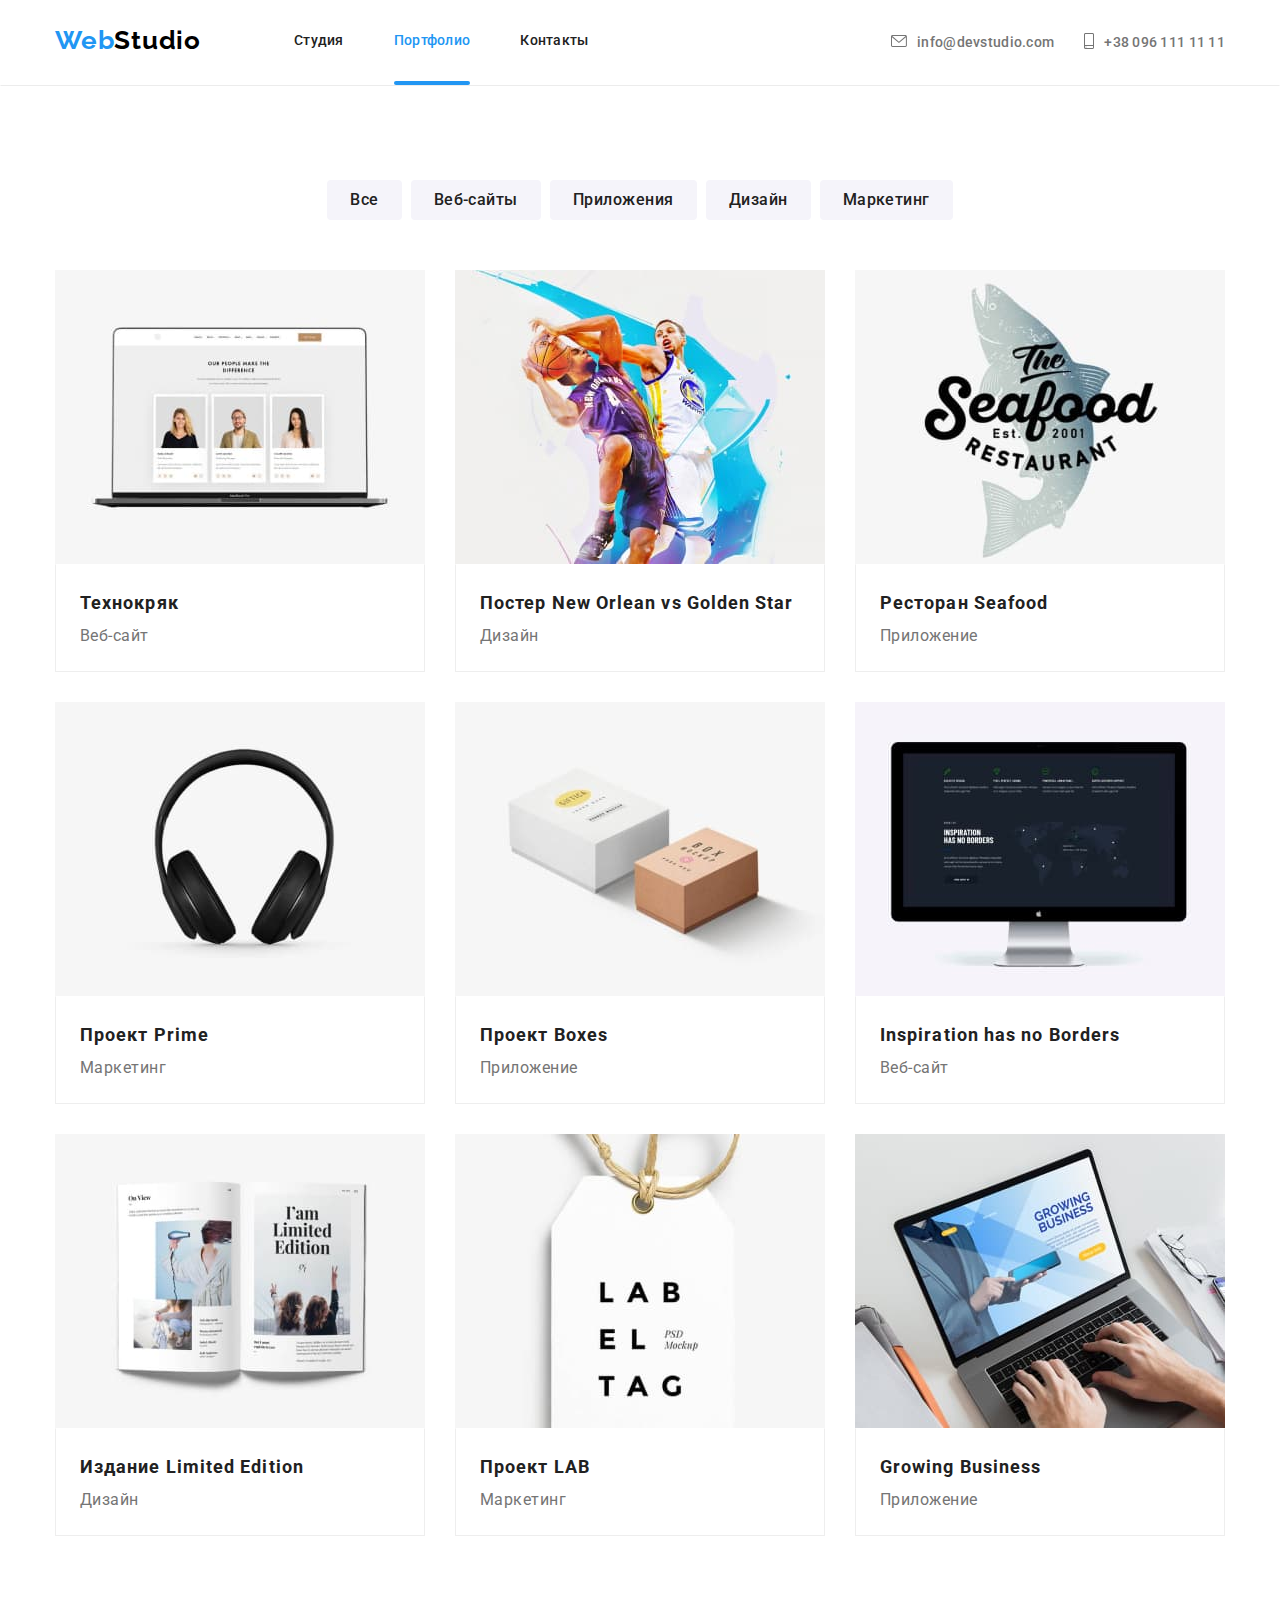
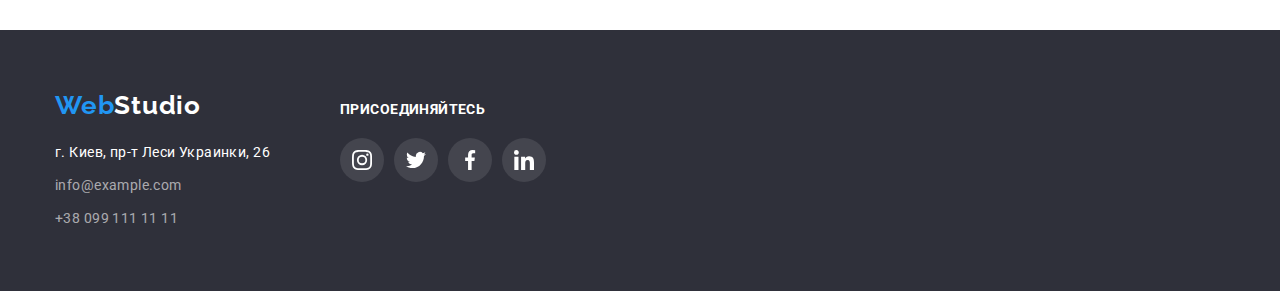
==== portfolio.html @ 5da7097a "Adds files HW5" ====
<!DOCTYPE html>
<html lang="ru">
<head>
    <meta charset="UTF-8">
    <meta http-equiv="X-UA-Compatible" content="IE=edge">
    <meta name="viewport" content="width=device-width, initial-scale=1.0">
    <link rel="preconnect" href="https://fonts.googleapis.com">
    <link rel="preconnect" href="https://fonts.gstatic.com" crossorigin>
    <link href="https://fonts.googleapis.com/css2?family=Raleway:wght@700&family=Roboto:wght@400;500;700;900&display=swap" rel="stylesheet">
    <title>Web Studio</title>
    <link rel="stylesheet" href="https://cdnjs.cloudflare.com/ajax/libs/modern-normalize/1.1.0/modern-normalize.min.css">
    <link rel="stylesheet" href="./css/reset.css">
    <link rel="stylesheet" href="./css/styles.css">
</head>
<body>
<header class="page-header">
    <div class="container main-nav">
        <a href="" lang="en" class="logo-header link">Web<span class="logo-up link">Studio</span>
        </a>
        <nav>
            <ul class="site-nav list">
                <li class="item">
                    <a href="./index.html" class="link">Студия</a>
                </li>
                <li class="item">
                    <a href="./portfolio.html" class="link current">Портфолио</a>
                </li>
                <li class="item">
                    <a href="" class="link">Контакты</a>
                </li>
            </ul>
        </nav>
        <ul class="contact list">
            <li class="item">
                <a href="mailto:info@devstudio.com" class="contact-link link">
                    <div class="icon">
                        <svg width="16" height="12">
                            <use href="./images/symbol-contacts-defs.svg#envelope"></use>
                        </svg>
                    </div>
                    info@devstudio.com
                </a>
            </li>
            <li class="item">
                <a href="tel:+380961111111" class="contact-link link">
                    <div class="icon">
                        <svg width="10" height="16">
                            <use href="./images/symbol-contacts-defs.svg#smartphone"></use>
                        </svg>
                    </div>
                    +38 096 111 11 11
                </a>
            </li>
        </ul>
    </div>
</header>
    <main>
        <section class="section">
            <div class="container">
            <h1 class="visually-hidden">Портфолио</h1>
            <ul class="flex-elements button">
                <li class="button list"><button type="button" class="gallery-btn btn">Все</button></li>
                <li class="button list"><button type="button" class="gallery-btn btn">Веб-сайты</button></li>
                <li class="button list"><button type="button" class="gallery-btn btn">Приложения</button></li>
                <li class="button list"><button type="button" class="gallery-btn btn">Дизайн</button></li>
                <li class="button list"><button type="button" class="gallery-btn btn">Маркетинг</button></li>
            </ul>
            <ul class="flex-elements gallery">
                <li class="item list">
                    <a class="gallery-section link" href="">
                        <div class="gallery-thumb">
                            <img src="./images/portfolio1.jpg" alt="Веб-сайт Технокряк"
                            width="370">
                            <p class="thumb-text">Ресурс предлагает комплексные предложения с разным уровнем функционала и сервисов. Все это позволит посетителю получить исчерпывающие сведения о компании или частном лице</p>
                        </div>
                        <div class="gallery-subject">
                            <h2 class="gallery-title link">Технокряк</h2>
                            <p class="gallery-text link">Веб-сайт</p>
                        </div>
                    </a>
                </li>
                <li class="item list">
                    <a class="gallery-section link" href="">
                        <div class="gallery-thumb">
                            <img class="gallery-img" src="./images/portfolio2.jpg" alt="Дизайн постера" width="370">
                            <p class="thumb-text">Ресурс предлагает комплексные предложения с разным уровнем функционала и сервисов. Все это позволит посетителю получить исчерпывающие сведения о компании или частном лице</p>
                        </div>
                        <div class="gallery-subject">
                        <h2 class="gallery-title link">Постер <span lang="en">New Orlean vs Golden Star</span></h2>
                        <p class="gallery-text link">Дизайн</p>
                        </div>
                    </a>
                </li>
                <li class="item list">
                    <a class="gallery-section link" href="">
                        <div class="gallery-thumb">
                            <img class="gallery-img" src="./images/portfolio3.jpg" alt="Приложение для ресторана" width="370">
                            <p class="thumb-text">Ресурс предлагает комплексные предложения с разным уровнем функционала и сервисов. Все это позволит посетителю получить исчерпывающие сведения о компании или частном лице</p>
                        </div>
                        <div class="gallery-subject">
                        <h2 class="gallery-title link">Ресторан <span lang="en">Seafood</span></h2>
                        <p class="gallery-text link">Приложение</p>
                        </div>
                    </a>
                </li>
                <li class="item list">
                    <a class="gallery-section link" href="">
                        <div class="gallery-thumb">
                            <img class="gallery-img" src="./images/portfolio4.jpg" alt="Маркетинговый проект" width="370">
                            <p class="thumb-text">Ресурс предлагает комплексные предложения с разным уровнем функционала и сервисов. Все это позволит посетителю получить исчерпывающие сведения о компании или частном лице</p>
                        </div>
                        <div class="gallery-subject">
                        <h2 class="gallery-title link">Проект <span lang="en">Prime</span></h2>
                        <p class="gallery-text link">Маркетинг</p>
                        </div>
                    </a>
                </li>
                <li class="item list">
                    <a class="gallery-section link" href="">
                        <div class="gallery-thumb">
                            <img class="gallery-img" src="./images/portfolio5.jpg" alt="Приложение для подбора упаковки" width="370">
                            <p class="thumb-text">Ресурс предлагает комплексные предложения с разным уровнем функционала и сервисов. Все это позволит посетителю получить исчерпывающие сведения о компании или частном лице</p>
                        </div>
                        <div class="gallery-subject">
                        <h2 class="gallery-title link">Проект <span lang="en">Boxes</span></h2>
                        <p class="gallery-text link">Приложение</p>
                        </div>
                    </a>
                </li>
                <li class="item list">
                    <a class="gallery-section link" href="">
                        <div class="gallery-thumb">
                            <img class="gallery-img" src="./images/portfolio6.jpg" alt="Веб-сайт для путешествий" width="370">
                            <p class="thumb-text">Ресурс предлагает комплексные предложения с разным уровнем функционала и сервисов. Все это позволит посетителю получить исчерпывающие сведения о компании или частном лице</p>
                        </div>
                        <div class="gallery-subject">
                        <h2 class="gallery-title link" lang="en">Inspiration has no Borders</h2>
                        <p class="gallery-text link">Веб-сайт</p>
                        </div>
                    </a>
                </li>
                <li class="item list">
                    <a class="gallery-section link" href="">
                        <div class="gallery-thumb">
                            <img class="gallery-img" src="./images/portfolio7.jpg" alt="Дизайн издания" width="370">
                            <p class="thumb-text">Ресурс предлагает комплексные предложения с разным уровнем функционала и сервисов. Все это позволит посетителю получить исчерпывающие сведения о компании или частном лице</p>
                        </div>
                        <div class="gallery-subject">
                        <h2 class="gallery-title link">Издание <span lang="en">Limited Edition</span></h2>
                        <p class="gallery-text link">Дизайн</p>
                        </div>
                    </a>
                </li>
                <li class="item list">
                    <a class="gallery-section link" href="">
                        <div class="gallery-thumb">
                            <img class="gallery-img" src="./images/portfolio8.jpg" alt="Разработка макетов" width="370">
                            <p class="thumb-text">Ресурс предлагает комплексные предложения с разным уровнем функционала и сервисов. Все это позволит посетителю получить исчерпывающие сведения о компании или частном лице</p>
                        </div>
                        <div class="gallery-subject">
                        <h2 class="gallery-title link">Проект <span lang="en">LAB</span></h2>
                        <p class="gallery-text link">Маркетинг</p>
                        </div>
                    </a>
                </li>
                <li class="item list">
                    <a class="gallery-section link" href="">
                        <div class="gallery-thumb">
                            <img class="gallery-img" src="./images/portfolio9.jpg" alt="Приложение для развивающегося бизнеса" width="370">
                            <p class="thumb-text">Ресурс предлагает комплексные предложения с разным уровнем функционала и сервисов. Все это позволит посетителю получить исчерпывающие сведения о компании или частном лице</p>
                        </div>
                        <div class="gallery-subject">
                        <h2 class="gallery-title link" lang="en">Growing Business</h2>
                        <p class="gallery-text link">Приложение</p>
                        </div>
                    </a>
                </li>
            </ul>
            </div>
        </section>
    </main>
    <footer class="footer">
        <div class="container footer-info">
            <div class="footer-site">
                <a href="" lang="en" class="logo-footer link">Web<span class="logo-down link">Studio</span>
                </a>
                <address class="address">
                    <a href="" class="footer-address link">г. Киев, пр-т Леси Украинки, 26</a>
                    <ul class="footer-list list">
                        <li class="address-link"><a href="mailto:info@example.com"
                                class="footer-link link">info@example.com</a></li>
                        <li class="address-link"><a href="tel:+380991111111" class="footer-link link">+38 099 111 11 11</a>
                        </li>
                    </ul>
                </address>
            </div>
            <div class="footer-soc-info">
                <strong class="footer-title">присоединяйтесь</strong>
                <ul class="footer-soc-list list">
                    <li class="footer-soc-item">
                        <a class="footer-soc-link" href="">
                            <svg width="20" height="20" class="footer-soc-icon">
                                <use href="./images/symbol-soc-link-defs.svg#instagram">
                                </use>
                            </svg>
                        </a>
                    </li>
                    <li class="footer-soc-item">
                        <a class="footer-soc-link" href="">
                            <svg width="20" height="20" class="footer-soc-icon">
                                <use href="./images/symbol-soc-link-defs.svg#twitter">
                                </use>
                            </svg>
                        </a>
                    </li>
                    <li class="footer-soc-item">
                        <a class="footer-soc-link" href="">
                            <svg width="20" height="20" class="footer-soc-icon">
                                <use href="./images/symbol-soc-link-defs.svg#facebook">
                                </use>
                            </svg>
                        </a>
                    </li>
                    <li class="footer-soc-item">
                        <a class="footer-soc-link" href="">
                            <svg width="20" height="20" class="footer-soc-icon">
                                <use href="./images/symbol-soc-link-defs.svg#linkedin">
                                </use>
                            </svg>
                        </a>
                    </li>
                </ul>
            </div>
        </div>
    </footer>
</body>
</html>
---- css/styles.css ----
/*основний колір тексту #212121 */
/*вторинний колір тексту #757575 */
/*акцентт #2196F3 */
/*основний колір фону #ffffff */
/*колір фону героя та футера #2f303a */
/*шрифт лого Raleway*/
/*основний шрифт тексту Roboto*/

:root {
    --primary-text-color: #212121;
    --title-text-color: #757575;
    --more-text-color: #ffffff;
    --accent-color: #2196F3;
    --subgect-color: #AFB1B8;
    --main-font: Roboto, sans-serif;
    --primary-bgc:#ffffff;
    --gallery-section-gap: 30px;
    --card-shadow: 0px 1px 3px rgba(0, 0, 0, 0.12),
        0px 1px 1px rgba(0, 0, 0, 0.14),
        0px 2px 1px rgba(0, 0, 0, 0.2);
    --transition: 250ms cubic-bezier(0.4, 0, 0.2, 1);
}

body {
    font-family: var(--main-font);
    background-color: var(--primary-bgc);    
}

img {
    display: block;
    max-width: 100%;
    height: auto;
}

/*-------Дублюючі класи---------*/

.list {
    list-style: none;
}

.link {
    transition: color var(--transition);

    text-decoration: none;
}

.visually-hidden {
    position: absolute;
    white-space: nowrap;
    width: 1px;
    height: 1px;
    overflow: hidden;
    border: 0;
    padding: 0;
    clip: rect(0 0 0 0);
    clip-path: inset(50%);
    margin: -1px;
}

.container {
    width: 1200px;    
    padding-left: 15px;
    padding-right: 15px;
    margin-left: auto;
    margin-right: auto;
}


/*--------------Об'єднані класи-----*/

.main-nav .link:hover,
.site-nav .link:hover,
.site-nav .link:focus,
.footer .link:hover,
.footer .link:focus,
.contact .link:hover,
.contact .link:focus,
.gallery .link:hover,
.gallery .link:focus {
    color: var(--accent-color);
}

.section {
    padding-top: 94px;
    padding-bottom: 94px;
}

.work-title,
.teams-title,
.clients-title {
    font-weight: 700;
    font-size: 36px;
    line-height: 1.17;
    text-align: center;
    letter-spacing: 0.03em;
    color: var(--primary-text-color);
}

.feature-title,
.footer-title {
    font-weight: 700;
    font-size: 14px;
    line-height: 1.14;
    letter-spacing: 0.03em;

    text-transform: uppercase;
}

.teams-name,
.teams-expert {
    font-size: 16px;
    line-height: 1.19;
    text-align: center;
    letter-spacing: 0.03em;
}

.features-list .list:not(:last-child),
.work-list .list:not(:last-child),
.teams-list .list:not(:last-child),
.contact .item:not(:last-child) {
    margin-right: 30px;
}

/*--------------Навігація по сайту--------------*/

.main-nav,
.site-nav {
    display: flex;
}

.logo-header {
    display: block;
    min-width: 145px;
    /* height: 100%; */
    padding-top: 24px;
    padding-bottom: 25px;
    margin-right: 93px;

    color: var(--accent-color);
    font-family: Raleway, sans-serif;        
    font-weight: 700;
    font-size: 26px;
    line-height: 1.19;
    letter-spacing: 0.03em;
}

.logo-up {
    margin-bottom: 0;
    color: #000000;
}


.site-nav .link {
    display: block;
    height: 100%;
    padding-top: 32px;
    padding-bottom: 32px;

    color: var(--primary-text-color);
    font-size: 14px;
    font-weight: 500;
    line-height: 1.14;
    letter-spacing: 0.02em;    
}

.site-nav .item:not(:last-child) {
    margin-right: 50px;
}

.site-nav .link.current {
    color: var(--accent-color);
}

.site-nav .item {
    position: relative;
}

.current::after {
    content: '';
    position: absolute;
    bottom: -4px;

    display: block;
    width: 100%;    
    height: 4px;

    background-color: var(--accent-color);

    border-radius: 2px;
}

.page-header {
    border: 1px solid transparent;
    border-bottom-color: #ECECEC;   
}

/* .link::after {
    content: '';
    position: absolute;
    bottom: -4px;

    display: block;
    width: 100%;
    height: 4px;

    background-color: var(--accent-color);

    border-radius: 2px;
    opacity: 0;
}

.link:hover::after {
    opacity: 1;
} */

/*------------------Контакти-----------------------*/

.contact {
    display: flex;
    margin-left: auto;
}

.contact .link {
    display: flex;
    align-items: center;
    height: 100%;
    padding-top: 32px;
    padding-bottom: 32px;
    
    
    color: var(--title-text-color);
    font-size: 14px;
    font-weight: 500;
    line-height: 1.14;
    letter-spacing: 0.02em;
}

.item {
    display: flex;
    align-items: center;
    justify-content: center;
    
    fill: currentColor;
}

.item:hover {
    fill: var(--accent-color);
}
.icon {
    padding-right: 10px;
}


/*-------------------Герой-------------------------*/

.hero {
    padding-top: 200px;
    padding-bottom: 200px;
    background: #2F303A;

    text-align: center;
}

.overlay {
    max-width: 1600px;
    margin-left: auto;
    margin-right: auto;
    background-image: linear-gradient(
        to right,
        rgba(47, 48, 58, 0.4),
        rgba(47, 48, 58, 0.4)
        ),
        url("../images/hero.jpg");
    background-position: center;
    background-size: cover;
}

.hero-title {
    margin: auto;
    max-width: 696px;
    margin-bottom: 30px;
    
    
    color: var(--more-text-color);
    font-weight: 900;
    font-size: 44px;
    line-height: 1.36;
    letter-spacing: 0.06em;

    text-align: center;
    text-transform: uppercase;
}

.hero-btn {
    padding: 10px 30px;
    border-radius: 4px;
    border: 1px solid transparent;

    font-weight: 700;
    font-size: 16px;
    line-height: 1.88;
    align-items: center;
    letter-spacing: 0.06em;
    color: var(--more-text-color);
    background: var(--accent-color);

    cursor: pointer;

    transition: background-color var(--transition), color var(--transition), box-shadow var(--transition);
}

.hero-btn:hover,
.hero-btn:focus {
    background: #188CE8;
    color: var(--more-text-color);
    box-shadow: 0px 4px 4px rgba(0, 0, 0, 0.15);
}



/*----------------Секція Особливості---------------*/

.features-list {
    display: flex;    
}

.features-list .list {
    width: 270px;
}

.thumb {
    display: flex;
    justify-content: center;
    align-items: center;
    height: 120px;
    margin-bottom: 30px;   

    background-color: #F5F4FA;
}

.feature-title {
    margin-bottom: 10px;

    color: var(--primary-text-color);
}

.feature-text {
    color: var(--title-text-color);
    font-size: 14px;
    line-height: 1.71;

    letter-spacing: 0.03em;
}

/*--------------Секція Чим ми займаємось----------*/

.work-title {
    margin-bottom: 50px;
}

.work-list {
    display: flex;
    align-items: center;    
}

.section.work {
    padding-top: 0;
}

.work-item {
    position: relative;
}

.work-subtitle {
    position: absolute;
    bottom: 0;

    display: flex;
    align-items: center;
    justify-content: center;
    
    width: 100%;
    height: 70px;
    
    font-weight: 700;
    font-size: 14px;
    line-height: 1.71;
    text-align: center;
    letter-spacing: 0.03em;
    text-transform: uppercase;
    
    background: rgba(47, 48, 58, 0.8);
    color: #FFFFFF;
}

/*--------------Секція Наша команда---------------*/

.section.teams {
    background: #f5f4fa;
}

.teams-title {
    margin-bottom: 50px;
}

.teams-object {
    background-color: var(--primary-bgc);

    box-shadow: var(--card-shadow);
    border-radius: 0px 0px 4px 4px;
    overflow: hidden;
}

.teams-subject {
    padding-top: 30px;
    padding-bottom: 30px;
}

.teams-name {
    margin-bottom: 10px;

    color: var(--primary-text-color);
    font-weight: 500;    
}

.teams-expert {
    margin-bottom: 16px;

    color: var(--title-text-color);
}

.teams-list {
    display: flex;
}

.teams-soc-list {
    display: flex;
    justify-content: center;
}

.teams-soc-item {
    width: 44px;
    height: 44px;
    
}
.teams-soc-item:not(:last-child) {
    margin-right: 10px;
}

.teams-soc-link {
    display: flex;
    align-items: center;
    justify-content: center;
    width: 100%;
    height: 100%;

    color: var(--subgect-color);

    transition: background-color var(--transition), color var(--transition);
    border-radius: 50%;
}

.teams-soc-icon {
    fill: currentColor;
}

.teams-soc-link:hover,
.teams-soc-link:focus {
    background-color: var(--accent-color);
    color: var(--more-text-color);
    
}

/*-------------------Постійні клієнти------------------*/

.clients-list {
    display: flex;
    justify-content: center;
    margin-top: 50px;    
}

.clients-item {
    display: block;
    width: 170px;
    height: 92px;

    border: 1px solid var(--subgect-color);
    border-radius: 4px;
}

.clients-item:not(:last-child) {
    margin-right: 30px;
}

.clients-link {
    display: flex;
    align-items: center;
    justify-content: center;
    width: 100%;
    height: 100%;

    color: var(--subgect-color);

    transition: border var(--transition), color var(--transition);
}

.clients-icon {
    fill: currentColor;
}

.clients-link:hover,
.clients-link:focus {
    border: 1px solid var(--accent-color);
    color: var(--accent-color);
}

/*--------Футер---------*/

.footer {
    padding: 60px 0;
    
    background-color: #2f303a;
}

.logo-footer {
    min-width: 145px;
    display: block;

    color: var(--accent-color);
    font-family: Raleway, sans-serif;
    font-weight: 700;
    font-size: 26px;
    line-height: 1.19;
    letter-spacing: 0.03em;
}

.logo-down {
    color: var(--more-text-color);
}

.footer-address {
    color: var(--more-text-color);
}
.footer-link {
    color: rgba(255, 255, 255, 0.6);
}

.footer-address,
.footer-link {
    font-size: 14px;
    font-style: normal;
    line-height: 1.71;
    letter-spacing: 0.03em;
}

.address {
    margin-top: 20px;
}

.address-link {
    margin-top: 9px;
}

.footer-title {
    display: block;
    margin-bottom: 20px;

    color: var(--more-text-color);    
}

.footer-info {
    display: flex;
    align-items: baseline;
}

.footer-soc-info {
    margin-left: 70px;
}

.footer-soc-item {
    width: 44px;
    height: 44px;
    align-items: center;
    justify-content: center;

    background: rgba(255, 255, 255, 0.1);

    border-radius: 50%;
}

.footer-soc-item:not(:last-child) {
    margin-right: 10px;
}

.footer-soc-list {
    display: flex;
    align-items: center;
    justify-content: center;
}

.footer-soc-link {
    display: flex;
    align-items: center;
    justify-content: center;
    width: 100%;
    height: 100%;

    color: var(--more-text-color);

    border-radius: 50%;
    transition: background-color var(--transition);
}

.footer-soc-icon {
    fill: currentColor;
}

.footer-soc-link:hover,
.footer-soc-link:focus {
    background-color: var(--accent-color);
}

/*--------------------Портфоліо---------------------*/

.gallery-btn {
    color: var(--primary-text-color);
    background: #f5f4fa;
    font-weight: 500;
    font-size: 16px;
    line-height: 1.62;

    text-align: center;
    letter-spacing: 0.03em;
    border-radius: 4px;
    border: 1px solid transparent;
    cursor: pointer;
    transition: background-color var(--transition), color var(--transition), box-shadow var(--transition);
}

.btn:hover,
.btn:focus {
    background: #188CE8;
    color: var(--more-text-color);
    box-shadow: 0px 3px 1px rgba(0, 0, 0, 0.1), 0px 1px 2px rgba(0, 0, 0, 0.08), 0px 2px 2px rgba(0, 0, 0, 0.12);
}

.flex-elements .button:not(:last-child) {
    margin-right: 9px;
}

.flex-elements {
    display: flex;
    flex-wrap: wrap;
    justify-content: center;
}

.flex-elements.button {
    margin-bottom: 50px;
}

.flex-elements > .item {
    flex-basis: calc(100% / 3 - var(--gallery-section-gap));
    margin-left: var(--gallery-section-gap);
    margin-top: var(--gallery-section-gap);

    background: var(--primary-bgc);
}

.flex-elements.gallery {
    margin-left: calc(-1 * var(--gallery-section-gap));
    margin-top: calc(-1 * var(--gallery-section-gap));
}

.flex-elements .btn {
    display: block;
    padding: 6px 22px;
}

.gallery-subject {
    padding: 20px 24px;

    border: 1px solid #EEEEEE;
    border-top-color: transparent;    
}

.gallery-title {
    font-weight: 700;
    font-size: 18px;
    line-height: 2;
    letter-spacing: 0.06em;    
    color: var(--primary-text-color);
}

.gallery-text {
    font-weight: 400;
    font-size: 16px;
    line-height: 1.88;
    letter-spacing: 0.03em;    
    color: var(--title-text-color);
}

.gallery-section:hover,
.gallery-section:focus {
    box-shadow: 0px 1px 1px rgba(0, 0, 0, 0.12), 0px 4px 4px rgba(0, 0, 0, 0.06), 1px 4px 6px rgba(0, 0, 0, 0.16);
}

.gallery-section {
    transition: box-shadow var(--transition);
}

.gallery-thumb {
    position: relative;
    overflow: hidden;
}

.thumb-text {
    position: absolute;
    top: 0;
    padding: 63px 24px;
    height: 100%;

    color: #FFFFFF;    
    background: rgba(33, 150, 243, 0.9);
    font-size: 18px;
    line-height: 1.56;
    letter-spacing: 0.03em;

    transform: translateY(101%);
    transition: transform var(--transition);
    overflow: auto;
}

.gallery-section:hover .thumb-text,
.gallery-section:focus .thumb-text {    
    transform: translateY(0);
}

/*----------------------Модальне вікно----------*/

.is-hidden {
    opacity: 0;
    pointer-events: none;
    visibility: hidden;
}

.backdrop {
    position: fixed;
    top: 0;
    left: 0;

    width: 100%;
    height: 100%;

    background: rgba(0, 0, 0, 0.2);
    transition: opacity var(--transition), visibility var(--transition);
}

.backdrop.is-hidden .modal {
    transform: translate(-50%, -50%) scale(0) rotate(-360deg);
}

.modal {
    position: absolute;
    top: 50%;
    left: 50%;
    transform: translate(-50%, -50%) scale(1) rotate(0);

    width: 528px;
    min-height: 581px;

    background-color: #ffffff;
    box-shadow: 0px 1px 3px rgba(0, 0, 0, 0.12), 0px 1px 1px rgba(0, 0, 0, 0.14), 0px 2px 1px rgba(0, 0, 0, 0.2);
    border-radius: 4px;

    transition: opacity var(--transition), visibility var(--transition), transform var(--transition);
}

.modal-close {
    position: absolute;
    top: 10px;
    right: 10px;
    display: flex;
    align-items: center;
    justify-content: center;
    width: 30px;
    height: 30px;
    
    border: 1px solid rgba(0, 0, 0, 0.1);
    border-radius: 50%;

    cursor: pointer;
}
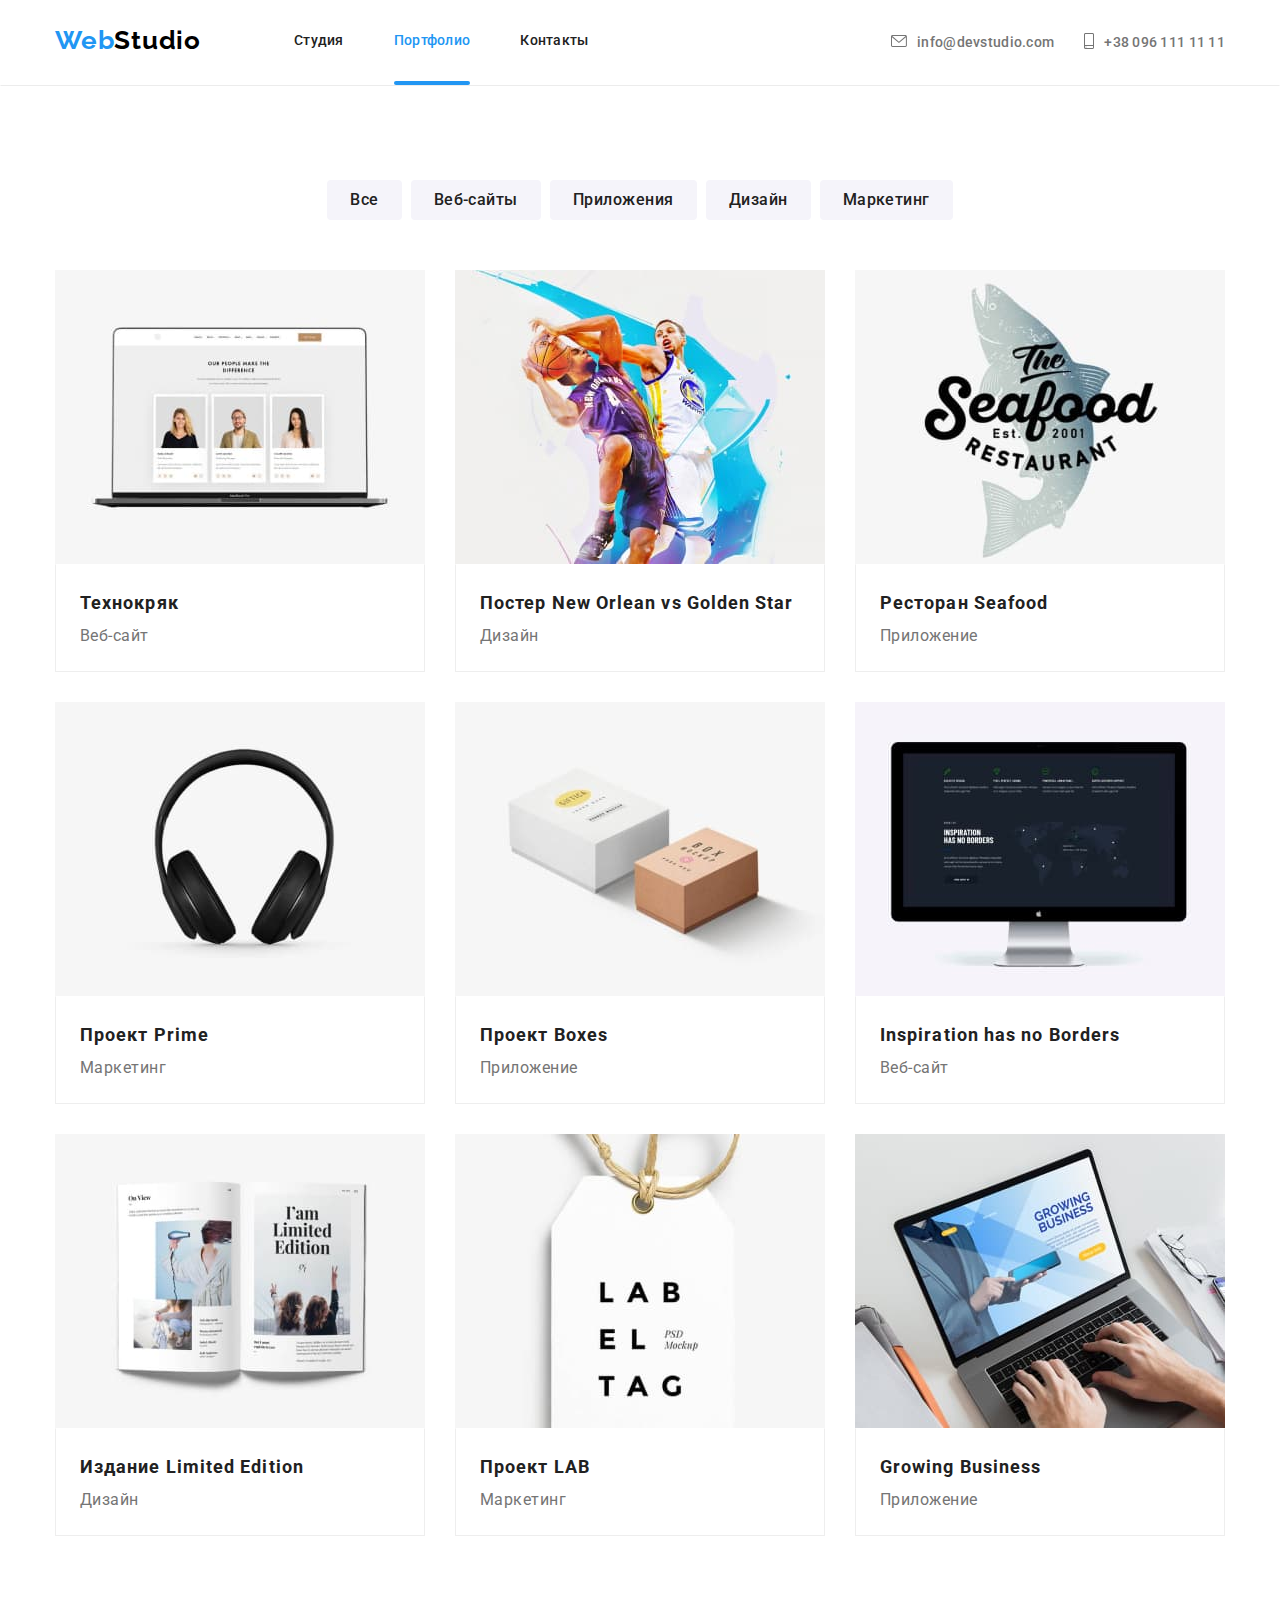
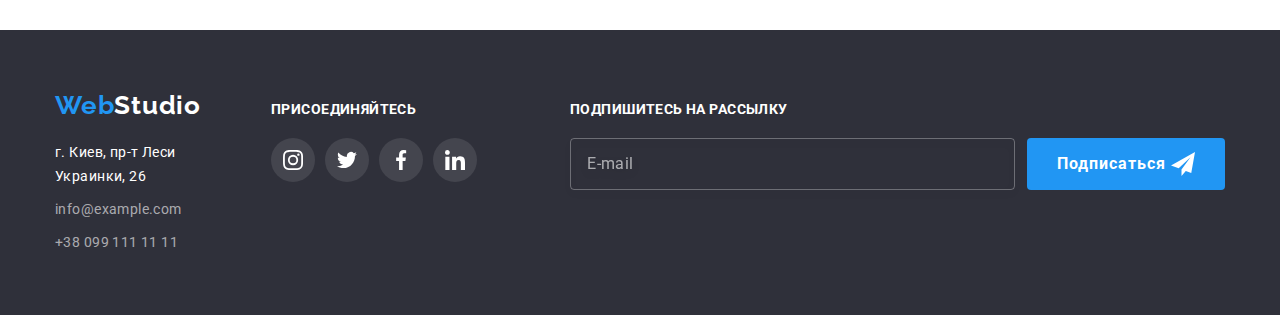
==== commit 7c7a2d0c: "clones footers form" ====
--- a/portfolio.html
+++ b/portfolio.html
@@ -231,6 +231,19 @@
                     </li>
                 </ul>
             </div>
+            <form class="footer-form">
+                <p class="footer-title">Подпишитесь на рассылку</p>
+                <div class="footer-strong">
+                    <input class="footer-input" type="email" name="email" id="email" placeholder="E-mail" />
+                    <div class="footer-btn">
+                        <button type="submit" class="footer-submit">Подписаться&nbsp
+                            <svg class="footer-icon" width="24" height="24">
+                                <use href="./images/symbol-contacts-defs.svg#send"></use>
+                            </svg>
+                        </button>
+                    </div>
+                </div>
+            </form>
         </div>
     </footer>
 </body>
--- a/css/styles.css
+++ b/css/styles.css
@@ -32,6 +32,10 @@
     height: auto;
 }
 
+textarea {
+    resize: none;
+}
+
 /*-------Дублюючі класи---------*/
 
 .list {
@@ -121,6 +125,32 @@
     margin-right: 30px;
 }
 
+.modal-btn,
+.footer-submit {
+    border-radius: 4px;
+    border: 1px solid transparent;
+
+    font-weight: 700;
+    font-size: 16px;
+    line-height: 1.88;
+    align-items: center;
+    letter-spacing: 0.06em;
+    color: var(--more-text-color);
+    background: var(--accent-color);
+
+    cursor: pointer;
+
+    transition: background-color var(--transition), box-shadow var(--transition);
+}
+
+.modal-btn:hover,
+.modal-btn:focus,
+.footer-btn:hover,
+.footer-btn:focus {
+    background: #188CE8;
+    box-shadow: 0px 4px 4px rgba(0, 0, 0, 0.15);
+}
+
 /*--------------Навігація по сайту--------------*/
 
 .main-nav,
@@ -193,25 +223,6 @@
     border: 1px solid transparent;
     border-bottom-color: #ECECEC;   
 }
-
-/* .link::after {
-    content: '';
-    position: absolute;
-    bottom: -4px;
-
-    display: block;
-    width: 100%;
-    height: 4px;
-
-    background-color: var(--accent-color);
-
-    border-radius: 2px;
-    opacity: 0;
-}
-
-.link:hover::after {
-    opacity: 1;
-} */
 
 /*------------------Контакти-----------------------*/
 
@@ -575,6 +586,7 @@
 
 .footer-soc-info {
     margin-left: 70px;
+    margin-right: 93px;
 }
 
 .footer-soc-item {
@@ -618,6 +630,44 @@
 .footer-soc-link:hover,
 .footer-soc-link:focus {
     background-color: var(--accent-color);
+}
+
+.footer-form {
+    width: 100%;
+}
+
+.footer-strong {
+    display: flex;
+    justify-content: space-between;
+    flex-wrap: wrap;
+    gap: 12px;
+}
+
+.footer-submit {
+    display: flex;
+    align-items: center;
+    height: 100%;
+    padding: 10px 29px;
+}
+
+.footer-input {
+    padding: 15px 12px 15px 16px;
+    flex-grow: 1;
+
+    background-color: transparent;
+    border: 1px solid rgba(255, 255, 255, 0.3);
+    filter: drop-shadow(0px 4px 4px rgba(0, 0, 0, 0.15));
+    border-radius: 4px;
+}
+
+.footer-input::placeholder {
+    font-weight: 400;
+    font-size: 16px;
+    line-height: 1.25;
+
+    letter-spacing: 0.03em;
+    
+    color: rgba(255, 255, 255, 0.6);
 }
 
 /*--------------------Портфоліо---------------------*/
@@ -719,7 +769,7 @@
     padding: 63px 24px;
     height: 100%;
 
-    color: #FFFFFF;    
+    color: var(--more-text-color);    
     background: rgba(33, 150, 243, 0.9);
     font-size: 18px;
     line-height: 1.56;
@@ -768,8 +818,8 @@
     width: 528px;
     min-height: 581px;
 
-    background-color: #ffffff;
-    box-shadow: 0px 1px 3px rgba(0, 0, 0, 0.12), 0px 1px 1px rgba(0, 0, 0, 0.14), 0px 2px 1px rgba(0, 0, 0, 0.2);
+    background-color: var(--primary-bgc);
+    box-shadow: var(--card-shadow);
     border-radius: 4px;
 
     transition: opacity var(--transition), visibility var(--transition), transform var(--transition);
@@ -785,10 +835,149 @@
     width: 30px;
     height: 30px;
     
+    background: var(--primary-bgc);
     border: 1px solid rgba(0, 0, 0, 0.1);
     border-radius: 50%;
 
     cursor: pointer;
 }
 
-
+.modal-close:hover {
+    border-color: var(--accent-color);
+}
+
+.modal-close:hover > .close-icon {
+    fill: var(--accent-color);
+}
+
+.form {
+    padding: 40px;
+}
+
+.form-title {
+    margin-bottom: 12px;
+
+    font-weight: 700;
+    font-size: 20px;
+    line-height: 1.15;
+    text-align: center;
+    letter-spacing: 0.03em;
+    
+    color: var(--primary-text-color);
+}
+
+.form-group {
+    position: relative;
+
+    display: flex;
+    flex-direction: column;
+    margin-bottom: 10px;
+}
+
+.form-group input,
+.form-group textarea {
+    border: 1px solid rgba(33, 33, 33, 0.2);
+    border-radius: 4px;
+}
+
+.form-group label {
+    margin-bottom: 4px;
+
+    font-size: 12px;
+    line-height: 1.17;
+    letter-spacing: 0.01em;
+    
+    color: var(--title-text-color);
+}
+
+.form-icon {
+    position: absolute;
+    left: 12px;
+    top: 50%;
+    /* transform: translateY(-50%); */
+}
+
+.form-input {
+    width: 100%;
+    background-color: transparent;
+    padding: 12px 42px; 
+}
+
+.form-input:focus,
+.comment:focus {
+    outline: transparent;
+    border-color: var(--accent-color);
+}
+
+.form-input::placeholder {
+    color: var(--accent-color);
+}
+
+.form-group:focus-within > .form-icon {
+    fill: var(--accent-color);
+}
+
+.form-btn {
+    display: flex;
+    align-items: center;
+    justify-content: center;
+}
+
+.modal-btn {
+    padding: 10px 55px;
+}
+
+.form-checkbox {
+    font-size: 14px;
+    line-height: 1.71;
+    letter-spacing: 0.03em;
+    
+    color: var(--title-text-color);
+}
+
+.comment {
+    padding: 16px 12px;
+
+    font-size: 14px;
+    line-height: 1.71;
+    letter-spacing: 0.01em;
+    
+    color: rgba(117, 117, 117, 0.5);
+}
+
+.checkbox {
+    appearance: none;
+    -webkit-appearance: none;
+    -moz-appearance: none;
+
+    position: absolute;
+}
+
+.checkbox-label {
+    display: flex;
+    align-items: center;
+    justify-content: center;
+    margin-bottom: 30px;
+}
+
+.checkbox-icon {
+    margin-right: 7px;
+
+    border: 2px solid var(--primary-text-color);
+    border-radius: 2px;
+
+    fill-opacity: 0;
+}
+
+.checkbox-link {
+    text-decoration-line: underline;
+    color: var(--accent-color);
+}
+
+.checkbox:checked + .checkbox-icon {
+    background-color: #188CE8;
+    border-color: transparent;
+    fill-opacity: 1;
+    fill: var(--primary-bgc);
+}
+
